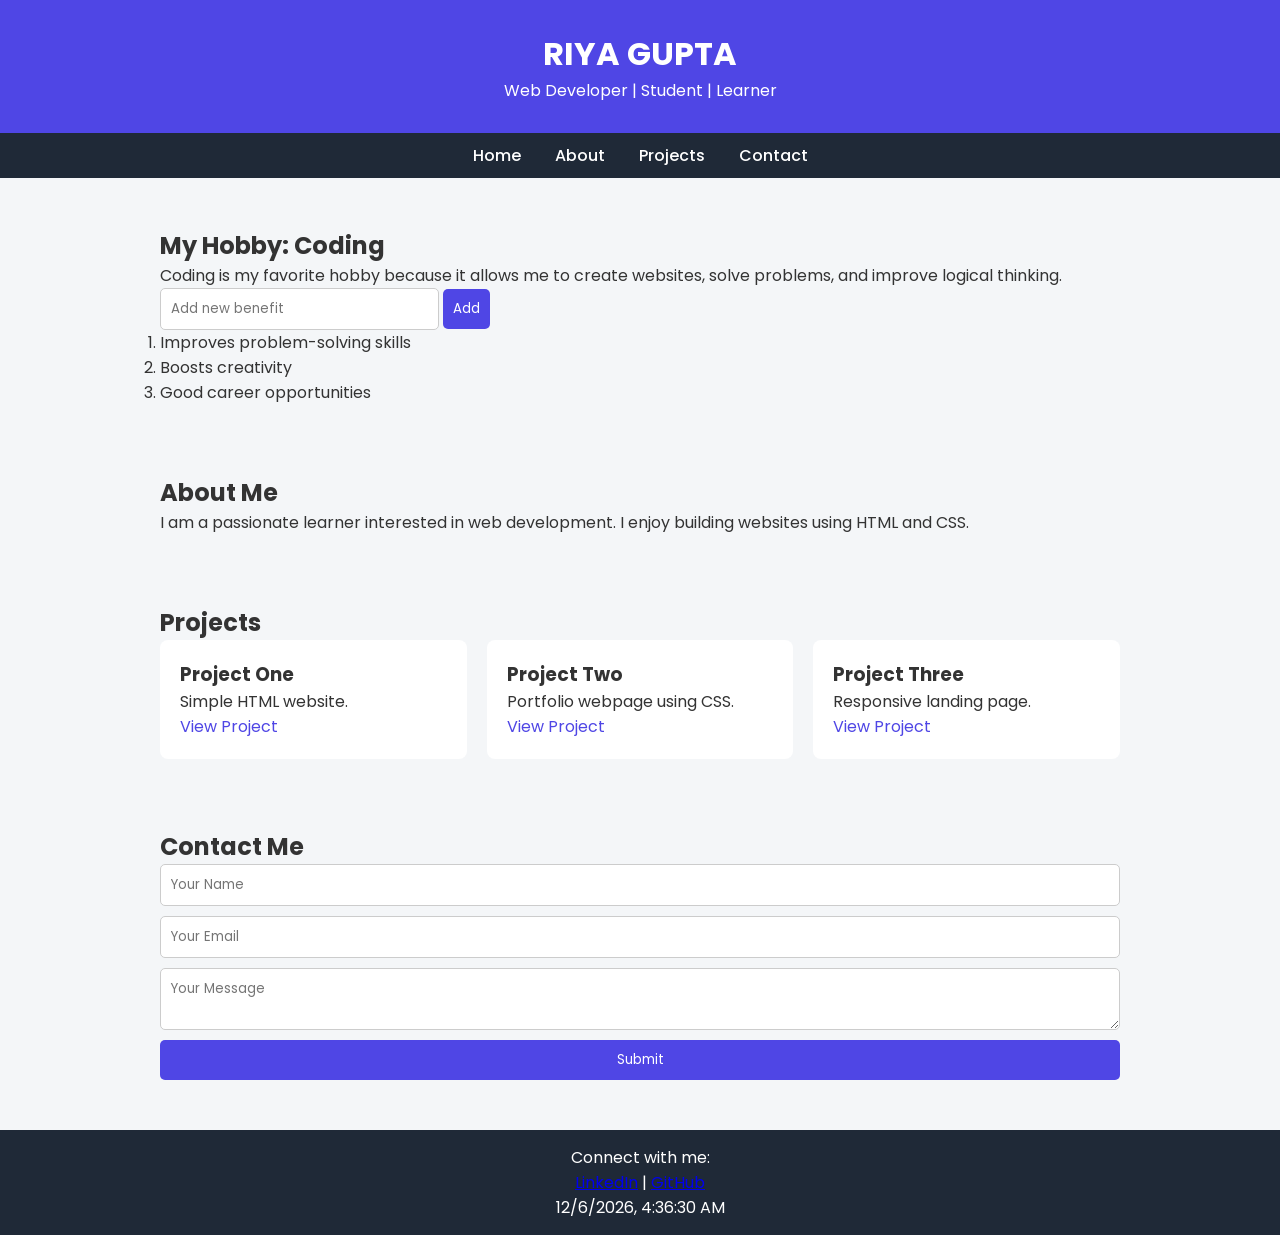
==== index2.html @ 3e3b469f "Add files via upload" ====
<!DOCTYPE html>
<html lang="en">
<head>
    <meta charset="UTF-8">
    <meta name="viewport" content="width=device-width, initial-scale=1.0">
    <title>My Portfolio</title>

        
    <link href="https://fonts.googleapis.com/css2?family=Poppins:wght@300;500;700&display=swap" rel="stylesheet">

<style>
    * {
    margin: 0;
    padding: 0;
    box-sizing: border-box;
    font-family: 'Poppins', sans-serif;
}

body {
    background-color: #f4f6f8;
    color: #333;
}

header {
    background-color: #4f46e5;
    color: white;
    padding: 30px;
    text-align: center;
}

nav {
    background-color: #1f2937;
    text-align: center;
    padding: 10px;
}

nav a {
    color: white;
    margin: 0 15px;
    text-decoration: none;
    font-weight: 500;
}

nav a:hover {
    text-decoration: underline;
}

.container {
    max-width: 1000px;
    margin: 30px auto;
    padding: 20px;
}

.projects-grid {
    display: flex;
    gap: 20px;
    flex-wrap: wrap;
}

.project-card {
    background: white;
    padding: 20px;
    border-radius: 8px;
    flex: 1;
    min-width: 250px;
}

.project-card:hover {
    transform: translateY(-5px);
    transition: 0.3s;
}

.project-card a {
    color: #4f46e5;
    text-decoration: none;
}

form {
    display: flex;
    flex-direction: column;
    gap: 10px;
}

input, textarea {
    padding: 10px;
    border: 1px solid #ccc;
    border-radius: 5px;
}

button {
    background-color: #4f46e5;
    color: white;
    padding: 10px;
    border: none;
    cursor: pointer;
    border-radius: 5px;
}

button:hover {
    background-color: #3730a3;
}

.delete-btn {
    margin-left: 10px;
    background-color: red;
    padding: 4px 6px;
    font-size: 12px;
    border-radius: 4px;
}

footer {
    background-color: #1f2937;
    color: white;
    text-align: center;
    padding: 15px;
}

@media (max-width: 600px) {
    .projects-grid {
        flex-direction: column;
    }
}
</style>

</head>
<body>

        <header>
        <h1>RIYA GUPTA </h1>
        <p>Web Developer | Student | Learner</p>
    </header>

    <nav>
        <a href="#home">Home</a>
        <a href="#about">About</a>
        <a href="#projects">Projects</a>
        <a href="#contact">Contact</a>
    </nav> 
         <section id="home" class="container">
        <h2>My Hobby: Coding</h2>
        <p>
            Coding is my favorite hobby because it allows me to create websites,
            solve problems, and improve logical thinking.
        </p>

        <input id="benefitInput" type="text" placeholder="Add new benefit">
        <button id="addBenefitBtn" type="button">Add</button>

        <ol id="hobbyList">
            <li>Improves problem-solving skills</li>
            <li>Boosts creativity</li>
            <li>Good career opportunities</li>
        </ol>
    </section>

       <section id="about" class="container">
        <h2>About Me</h2>
        <p>
            I am a passionate learner interested in web development.
            I enjoy building websites using HTML and CSS.
        </p>
    </section>

    <section id="projects" class="container">
        <h2>Projects</h2>

        <div class="projects-grid">
            <div class="project-card">
                <h3>Project One</h3>
                <p>Simple HTML website.</p>
                <a href="#">View Project</a>
            </div>

            <div class="project-card">
                <h3>Project Two</h3>
                <p>Portfolio webpage using CSS.</p>
                <a href="#">View Project</a>
            </div>

            <div class="project-card">
                <h3>Project Three</h3>
                <p>Responsive landing page.</p>
                <a href="#">View Project</a>
            </div>
        </div>  
    </section>  

    <section id="contact" class="container">
        <h2>Contact Me</h2>

        <form id="contactForm">
            <input type="text" placeholder="Your Name" required>
            <input type="email" placeholder="Your Email" required>
            <textarea placeholder="Your Message"></textarea>
            <button type="submit">Submit</button>
        </form>
    </section>

    <footer>
    <p>Connect with me:</p>
    <a href="https://www.linkedin.com/in/riya-gupta-a43642379" target="_blank">LinkedIn</a> |
    <a href="https://github.com/Reee1617" target="_blank">GitHub</a>
    <p id="dateTime"></p>
</footer>
   <script>

// Handle clicking the "Add" button to add a new hobby benefit
var addBenefitButton = document.getElementById("addBenefitBtn");
var benefitInputField = document.getElementById("benefitInput");
var hobbyListElement = document.getElementById("hobbyList");

addBenefitButton.onclick = function(){
    if(benefitInputField.value !== ""){
        var listItem = document.createElement("li");
        listItem.innerText = benefitInputField.value;

        var deleteButton = document.createElement("button");
        deleteButton.innerText = "Delete";
        deleteButton.className = "delete-btn";

        deleteButton.onclick = function(){
            listItem.remove();
        };

        listItem.appendChild(deleteButton);
        hobbyListElement.appendChild(listItem);
        benefitInputField.value = "";
    }
};

// Allow deleting any benefits that already have a delete button
var deleteButtons = document.getElementsByClassName("delete-btn");
for(var i = 0; i < deleteButtons.length; i++){
    deleteButtons[i].onclick = function(){
        this.parentElement.remove();
    };
}

// Show an alert when the contact form is submitted (and stop page reload)
document.getElementById("contactForm").onsubmit = function(e){
    e.preventDefault();
    alert("Form submitted successfully!");
};

// Show the current date and time in the footer and update it every second
function showDateTime(){
    var now = new Date();
    document.getElementById("dateTime").innerText = now.toLocaleString();
}

showDateTime();
setInterval(showDateTime, 1000);

</script>

</body>
</html>
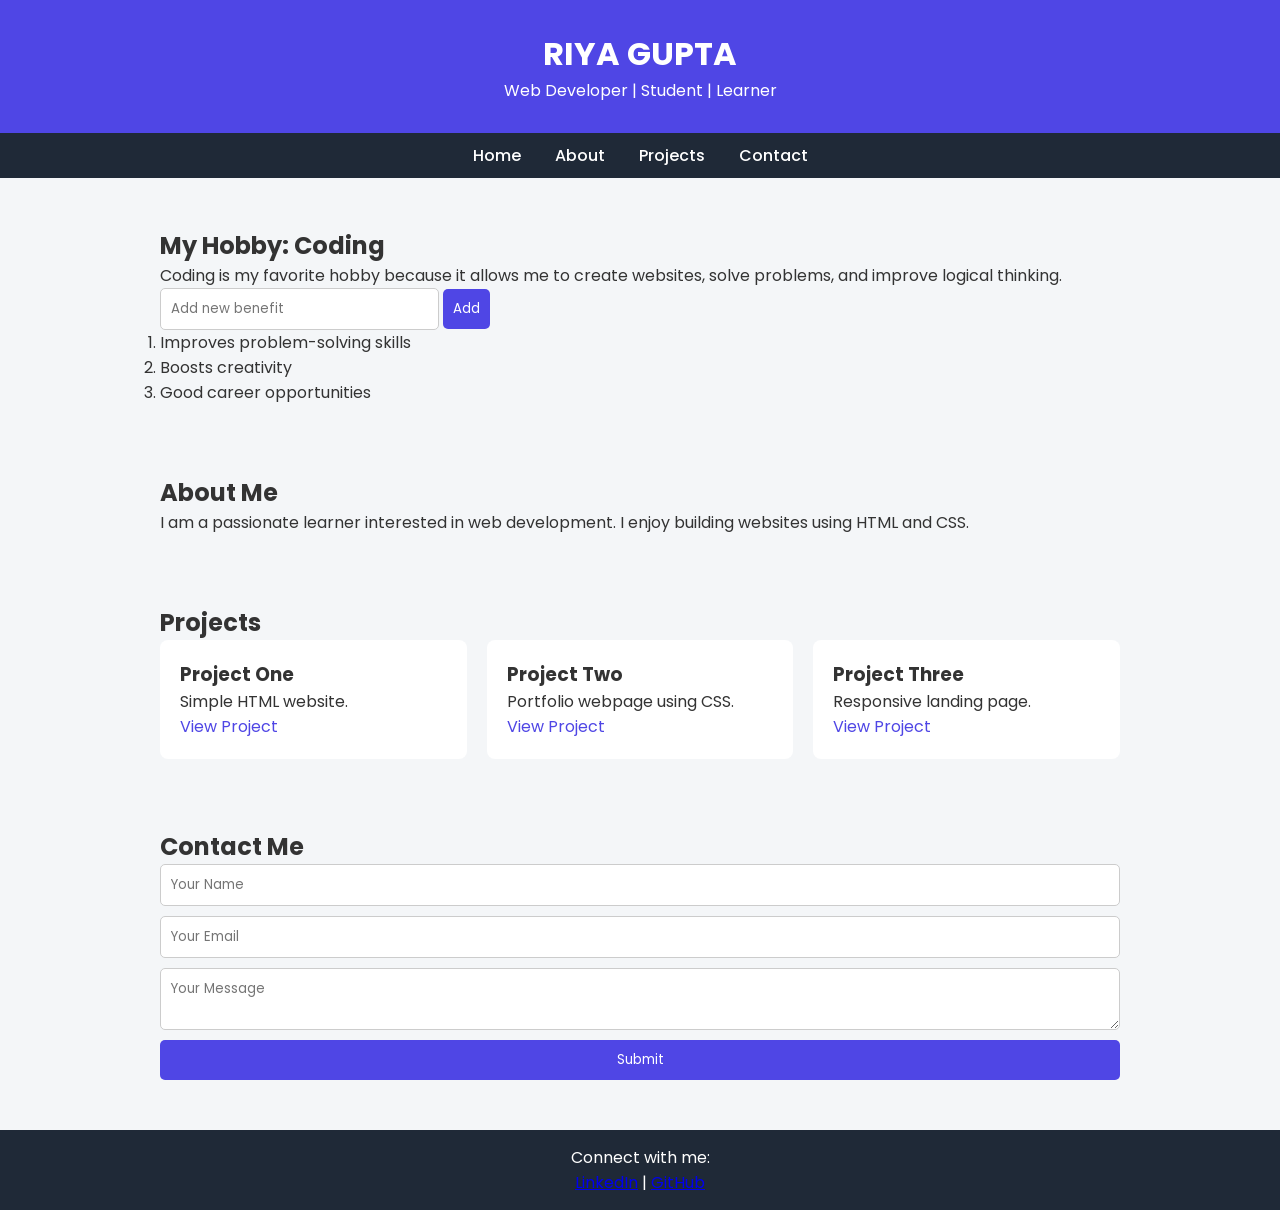
==== commit 40860c92: "Update portfolio files" ====
--- a/index2.html
+++ b/index2.html
@@ -5,122 +5,10 @@
     <meta name="viewport" content="width=device-width, initial-scale=1.0">
     <title>My Portfolio</title>
 
-        
+        <style></style>
     <link href="https://fonts.googleapis.com/css2?family=Poppins:wght@300;500;700&display=swap" rel="stylesheet">
+</style>
 
-<style>
-    * {
-    margin: 0;
-    padding: 0;
-    box-sizing: border-box;
-    font-family: 'Poppins', sans-serif;
-}
-
-body {
-    background-color: #f4f6f8;
-    color: #333;
-}
-
-header {
-    background-color: #4f46e5;
-    color: white;
-    padding: 30px;
-    text-align: center;
-}
-
-nav {
-    background-color: #1f2937;
-    text-align: center;
-    padding: 10px;
-}
-
-nav a {
-    color: white;
-    margin: 0 15px;
-    text-decoration: none;
-    font-weight: 500;
-}
-
-nav a:hover {
-    text-decoration: underline;
-}
-
-.container {
-    max-width: 1000px;
-    margin: 30px auto;
-    padding: 20px;
-}
-
-.projects-grid {
-    display: flex;
-    gap: 20px;
-    flex-wrap: wrap;
-}
-
-.project-card {
-    background: white;
-    padding: 20px;
-    border-radius: 8px;
-    flex: 1;
-    min-width: 250px;
-}
-
-.project-card:hover {
-    transform: translateY(-5px);
-    transition: 0.3s;
-}
-
-.project-card a {
-    color: #4f46e5;
-    text-decoration: none;
-}
-
-form {
-    display: flex;
-    flex-direction: column;
-    gap: 10px;
-}
-
-input, textarea {
-    padding: 10px;
-    border: 1px solid #ccc;
-    border-radius: 5px;
-}
-
-button {
-    background-color: #4f46e5;
-    color: white;
-    padding: 10px;
-    border: none;
-    cursor: pointer;
-    border-radius: 5px;
-}
-
-button:hover {
-    background-color: #3730a3;
-}
-
-.delete-btn {
-    margin-left: 10px;
-    background-color: red;
-    padding: 4px 6px;
-    font-size: 12px;
-    border-radius: 4px;
-}
-
-footer {
-    background-color: #1f2937;
-    color: white;
-    text-align: center;
-    padding: 15px;
-}
-
-@media (max-width: 600px) {
-    .projects-grid {
-        flex-direction: column;
-    }
-}
-</style>
 
 </head>
 <body>
@@ -202,56 +90,8 @@
     <a href="https://github.com/Reee1617" target="_blank">GitHub</a>
     <p id="dateTime"></p>
 </footer>
-   <script>
-
-// Handle clicking the "Add" button to add a new hobby benefit
-var addBenefitButton = document.getElementById("addBenefitBtn");
-var benefitInputField = document.getElementById("benefitInput");
-var hobbyListElement = document.getElementById("hobbyList");
-
-addBenefitButton.onclick = function(){
-    if(benefitInputField.value !== ""){
-        var listItem = document.createElement("li");
-        listItem.innerText = benefitInputField.value;
-
-        var deleteButton = document.createElement("button");
-        deleteButton.innerText = "Delete";
-        deleteButton.className = "delete-btn";
-
-        deleteButton.onclick = function(){
-            listItem.remove();
-        };
-
-        listItem.appendChild(deleteButton);
-        hobbyListElement.appendChild(listItem);
-        benefitInputField.value = "";
-    }
-};
-
-// Allow deleting any benefits that already have a delete button
-var deleteButtons = document.getElementsByClassName("delete-btn");
-for(var i = 0; i < deleteButtons.length; i++){
-    deleteButtons[i].onclick = function(){
-        this.parentElement.remove();
-    };
-}
-
-// Show an alert when the contact form is submitted (and stop page reload)
-document.getElementById("contactForm").onsubmit = function(e){
-    e.preventDefault();
-    alert("Form submitted successfully!");
-};
-
-// Show the current date and time in the footer and update it every second
-function showDateTime(){
-    var now = new Date();
-    document.getElementById("dateTime").innerText = now.toLocaleString();
-}
-
-showDateTime();
-setInterval(showDateTime, 1000);
-
-</script>
+   <script src="script.js"></script>
+   <link rel ="stylesheet" href ="style.css">
 
 </body>
 </html>
--- a/style.css
+++ b/style.css
@@ -0,0 +1,111 @@
+ * {
+    margin: 0;
+    padding: 0;
+    box-sizing: border-box;
+    font-family: 'Poppins', sans-serif;
+}
+
+body {
+    background-color: #f4f6f8;
+    color: #333;
+}
+
+header {
+    background-color: #4f46e5;
+    color: white;
+    padding: 30px;
+    text-align: center;
+}
+
+nav {
+    background-color: #1f2937;
+    text-align: center;
+    padding: 10px;
+}
+
+nav a {
+    color: white;
+    margin: 0 15px;
+    text-decoration: none;
+    font-weight: 500;
+}
+
+nav a:hover {
+    text-decoration: underline;
+}
+
+.container {
+    max-width: 1000px;
+    margin: 30px auto;
+    padding: 20px;
+}
+
+.projects-grid {
+    display: flex;
+    gap: 20px;
+    flex-wrap: wrap;
+}
+
+.project-card {
+    background: white;
+    padding: 20px;
+    border-radius: 8px;
+    flex: 1;
+    min-width: 250px;
+}
+
+.project-card:hover {
+    transform: translateY(-5px);
+    transition: 0.3s;
+}
+
+.project-card a {
+    color: #4f46e5;
+    text-decoration: none;
+}
+
+form {
+    display: flex;
+    flex-direction: column;
+    gap: 10px;
+}
+
+input, textarea {
+    padding: 10px;
+    border: 1px solid #ccc;
+    border-radius: 5px;
+}
+
+button {
+    background-color: #4f46e5;
+    color: white;
+    padding: 10px;
+    border: none;
+    cursor: pointer;
+    border-radius: 5px;
+}
+
+button:hover {
+    background-color: #3730a3;
+}
+
+.delete-btn {
+    margin-left: 10px;
+    background-color: red;
+    padding: 4px 6px;
+    font-size: 12px;
+    border-radius: 4px;
+}
+
+footer {
+    background-color: #1f2937;
+    color: white;
+    text-align: center;
+    padding: 15px;
+}
+
+@media (max-width: 600px) {
+    .projects-grid {
+        flex-direction: column;
+    }
+}
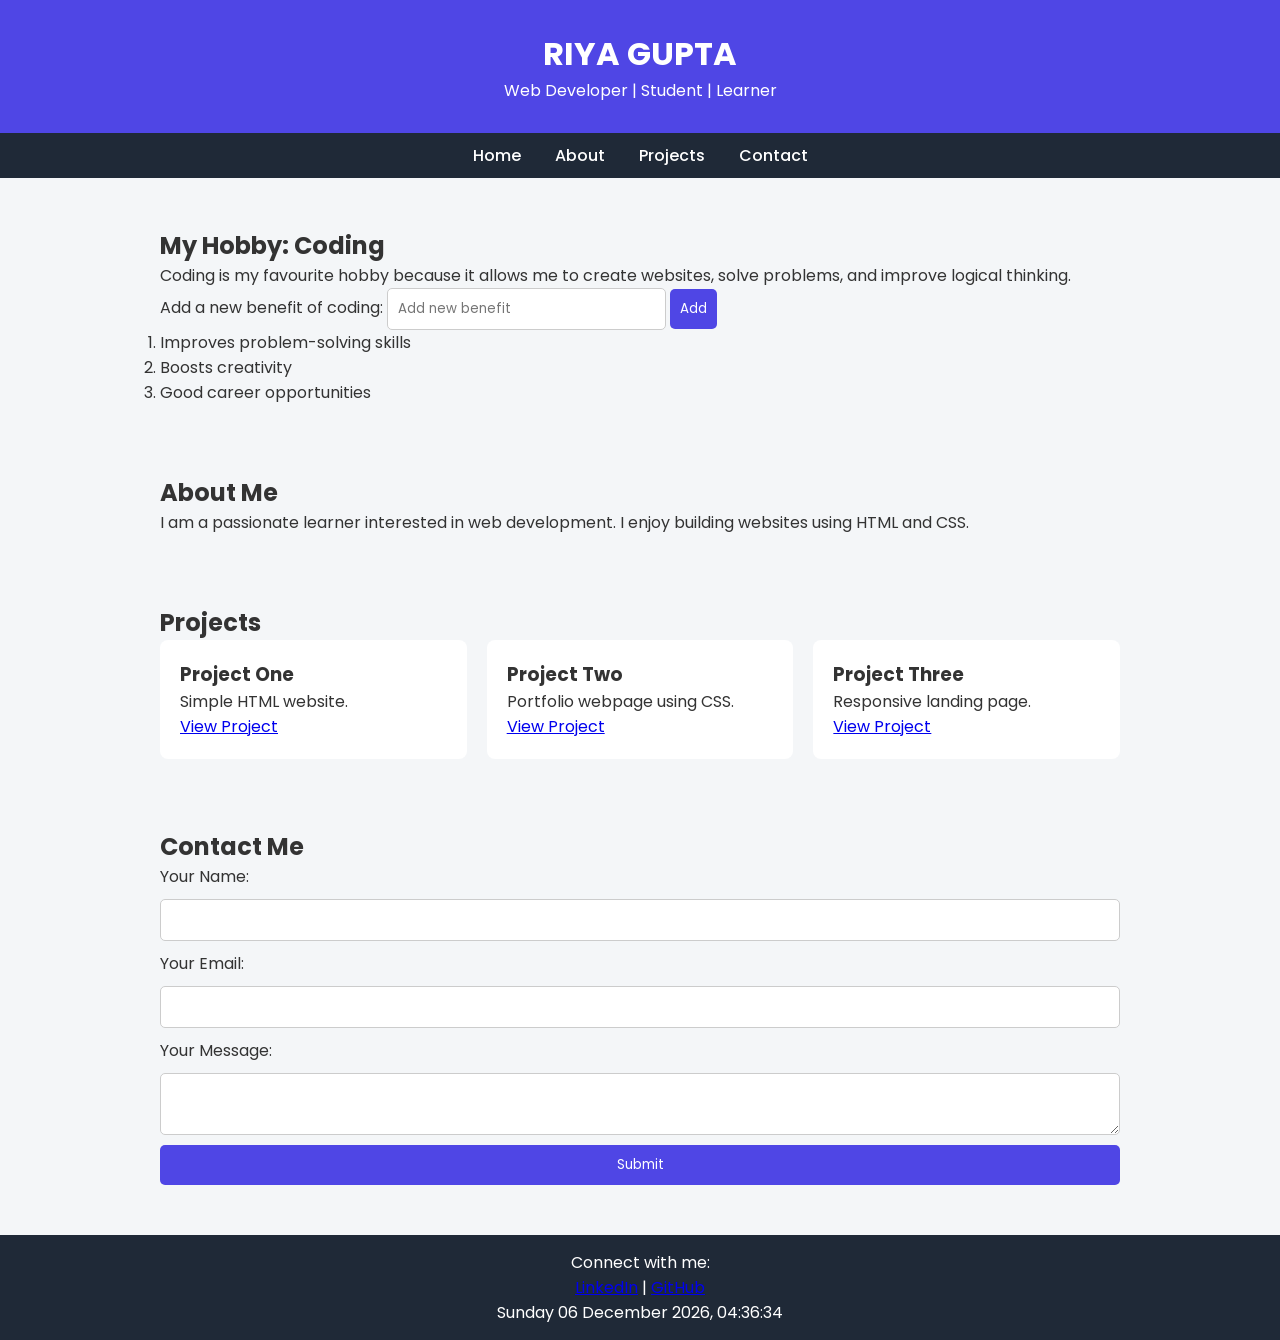
==== commit 26c97e57: "Update portfolio files" ====
--- a/index2.html
+++ b/index2.html
@@ -5,93 +5,109 @@
     <meta name="viewport" content="width=device-width, initial-scale=1.0">
     <title>My Portfolio</title>
 
-        <style></style>
+    <!-- Google Font -->
     <link href="https://fonts.googleapis.com/css2?family=Poppins:wght@300;500;700&display=swap" rel="stylesheet">
-</style>
 
-
+    <!-- External CSS -->
+    <link rel="stylesheet" href="style.css">
 </head>
 <body>
 
-        <header>
-        <h1>RIYA GUPTA </h1>
-        <p>Web Developer | Student | Learner</p>
-    </header>
+<header>
+    <h1>RIYA GUPTA</h1>
+    <p>Web Developer | Student | Learner</p>
+</header>
 
-    <nav>
-        <a href="#home">Home</a>
-        <a href="#about">About</a>
-        <a href="#projects">Projects</a>
-        <a href="#contact">Contact</a>
-    </nav> 
-         <section id="home" class="container">
-        <h2>My Hobby: Coding</h2>
-        <p>
-            Coding is my favorite hobby because it allows me to create websites,
-            solve problems, and improve logical thinking.
-        </p>
+<nav>
+    <a href="#home" title="Go to Home section">Home</a>
+    <a href="#about" title="Learn more about me">About</a>
+    <a href="#projects" title="View my projects">Projects</a>
+    <a href="#contact" title="Contact me">Contact</a>
+</nav>
 
-        <input id="benefitInput" type="text" placeholder="Add new benefit">
-        <button id="addBenefitBtn" type="button">Add</button>
+<main>
 
-        <ol id="hobbyList">
-            <li>Improves problem-solving skills</li>
-            <li>Boosts creativity</li>
-            <li>Good career opportunities</li>
-        </ol>
-    </section>
+<section id="home" class="container">
+    <h2>My Hobby: Coding</h2>
+    <p>
+        Coding is my favourite hobby because it allows me to create websites,
+        solve problems, and improve logical thinking.
+    </p>
 
-       <section id="about" class="container">
-        <h2>About Me</h2>
-        <p>
-            I am a passionate learner interested in web development.
-            I enjoy building websites using HTML and CSS.
-        </p>
-    </section>
+    <label for="benefitInput">Add a new benefit of coding:</label>
+    <input id="benefitInput" type="text" placeholder="Add new benefit">
+    <button id="addBenefitBtn" type="button">Add</button>
 
-    <section id="projects" class="container">
-        <h2>Projects</h2>
+    <ol id="hobbyList">
+        <li>Improves problem-solving skills</li>
+        <li>Boosts creativity</li>
+        <li>Good career opportunities</li>
+    </ol>
+</section>
 
-        <div class="projects-grid">
-            <div class="project-card">
-                <h3>Project One</h3>
-                <p>Simple HTML website.</p>
-                <a href="#">View Project</a>
-            </div>
+<section id="about" class="container">
+    <h2>About Me</h2>
+    <p>
+        I am a passionate learner interested in web development.
+        I enjoy building websites using HTML and CSS.
+    </p>
+</section>
 
-            <div class="project-card">
-                <h3>Project Two</h3>
-                <p>Portfolio webpage using CSS.</p>
-                <a href="#">View Project</a>
-            </div>
+<section id="projects" class="container">
+    <h2>Projects</h2>
 
-            <div class="project-card">
-                <h3>Project Three</h3>
-                <p>Responsive landing page.</p>
-                <a href="#">View Project</a>
-            </div>
-        </div>  
-    </section>  
+    <div class="projects-grid">
+        <div class="project-card">
+            <h3>Project One</h3>
+            <p>Simple HTML website.</p>
+            <a href="#" title="View Project One">View Project</a>
+        </div>
 
-    <section id="contact" class="container">
-        <h2>Contact Me</h2>
+        <div class="project-card">
+            <h3>Project Two</h3>
+            <p>Portfolio webpage using CSS.</p>
+            <a href="#" title="View Project Two">View Project</a>
+        </div>
 
-        <form id="contactForm">
-            <input type="text" placeholder="Your Name" required>
-            <input type="email" placeholder="Your Email" required>
-            <textarea placeholder="Your Message"></textarea>
-            <button type="submit">Submit</button>
-        </form>
-    </section>
+        <div class="project-card">
+            <h3>Project Three</h3>
+            <p>Responsive landing page.</p>
+            <a href="#" title="View Project Three">View Project</a>
+        </div>
+    </div>
+</section>
 
-    <footer>
+<section id="contact" class="container">
+    <h2>Contact Me</h2>
+
+    <form id="contactForm">
+        <label for="name">Your Name:</label>
+        <input id="name" type="text" required>
+
+        <label for="email">Your Email:</label>
+        <input id="email" type="email" required>
+
+        <label for="message">Your Message:</label>
+        <textarea id="message"></textarea>
+
+        <button type="submit">Submit</button>
+    </form>
+</section>
+
+</main>
+
+<footer>
     <p>Connect with me:</p>
-    <a href="https://www.linkedin.com/in/riya-gupta-a43642379" target="_blank">LinkedIn</a> |
-    <a href="https://github.com/Reee1617" target="_blank">GitHub</a>
+    <a href="https://www.linkedin.com/in/riya-gupta-a43642379" 
+       target="_blank" title="Visit my LinkedIn profile">LinkedIn</a> |
+    <a href="https://github.com/Reee1617" 
+       target="_blank" title="Visit my GitHub profile">GitHub</a>
+
     <p id="dateTime"></p>
 </footer>
-   <script src="script.js"></script>
-   <link rel ="stylesheet" href ="style.css">
+
+<!-- External JavaScript -->
+<script src="script.js"></script>
 
 </body>
-</html>
+</html>
--- a/style.css
+++ b/style.css
@@ -1,4 +1,4 @@
- * {
+* {
     margin: 0;
     padding: 0;
     box-sizing: border-box;
@@ -30,8 +30,10 @@
     font-weight: 500;
 }
 
-nav a:hover {
+nav a:hover,
+nav a:focus {
     text-decoration: underline;
+    outline: 2px solid #fff;
 }
 
 .container {
@@ -52,16 +54,11 @@
     border-radius: 8px;
     flex: 1;
     min-width: 250px;
+    transition: 0.3s;
 }
 
 .project-card:hover {
     transform: translateY(-5px);
-    transition: 0.3s;
-}
-
-.project-card a {
-    color: #4f46e5;
-    text-decoration: none;
 }
 
 form {
@@ -74,6 +71,12 @@
     padding: 10px;
     border: 1px solid #ccc;
     border-radius: 5px;
+}
+
+input:focus,
+textarea:focus,
+button:focus {
+    outline: 2px solid #4f46e5;
 }
 
 button {
